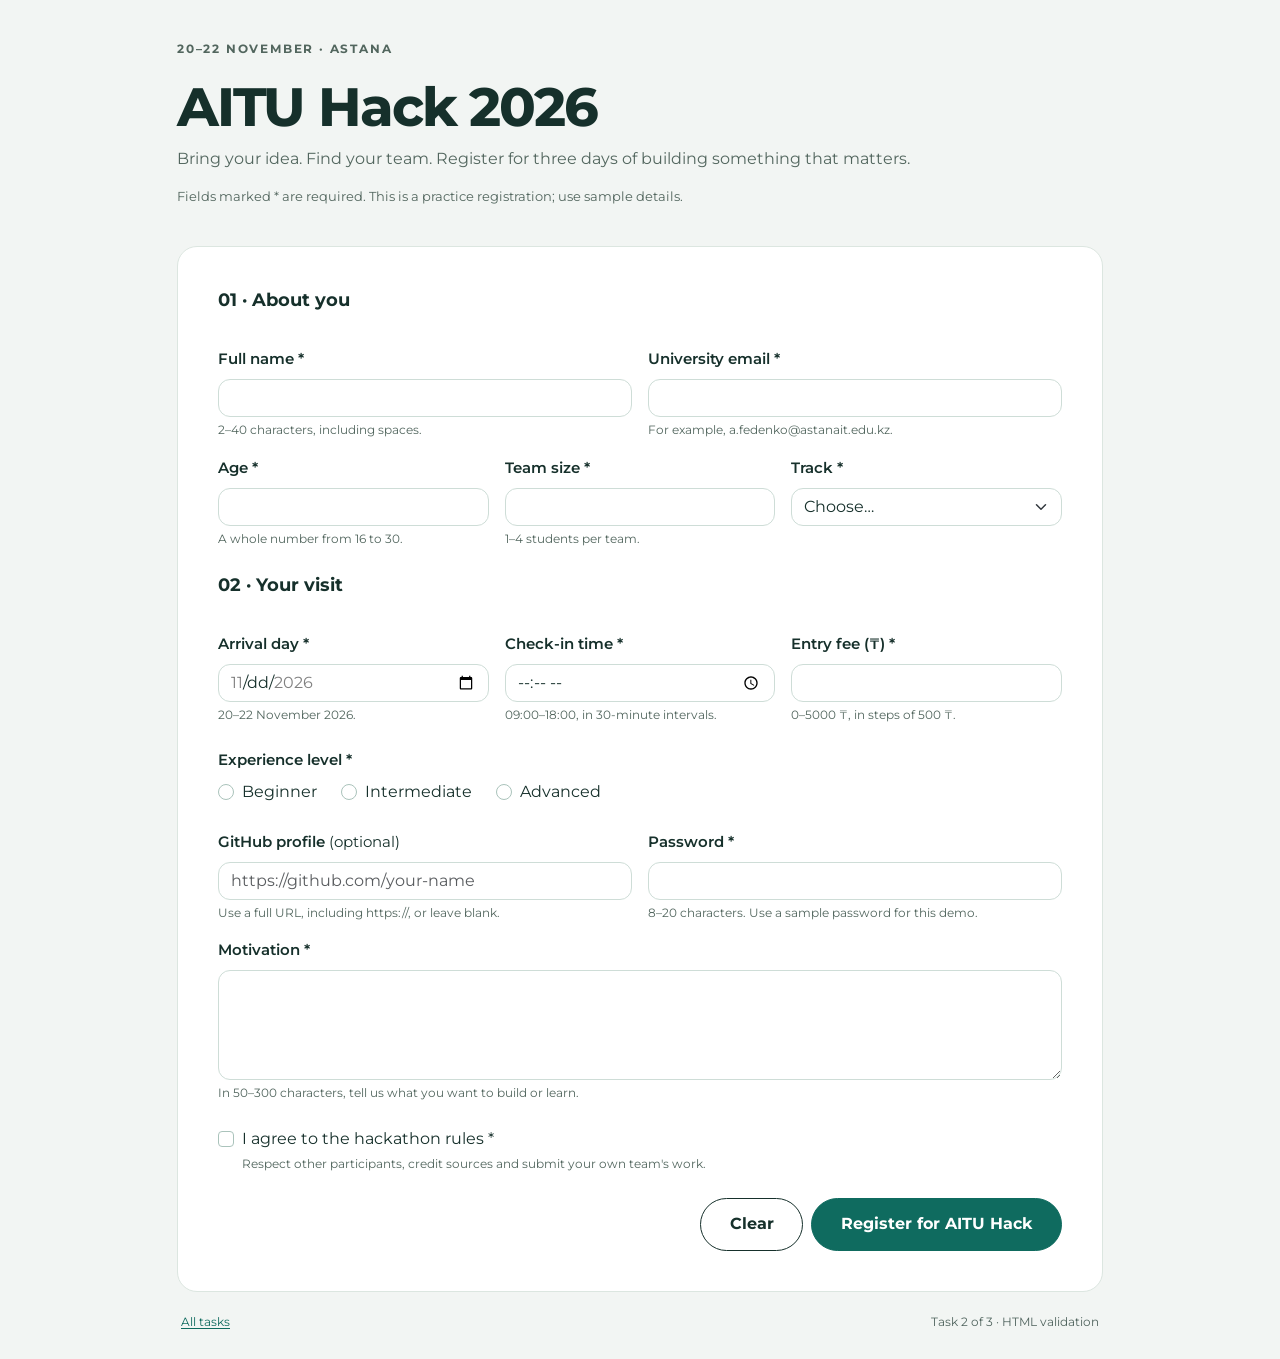
==== task2.html @ de45a420 "transfer" ====
<!doctype html>
<html lang="en">
<head>
  <meta charset="utf-8">
  <meta name="viewport" content="width=device-width, initial-scale=1">
  <title>AITU Hack 2026 registration | Assignment 4</title>
  <link rel="icon" href="data:,">
  <link rel="stylesheet" href="assets/vendor/bootstrap.min.css">
  <link rel="stylesheet" href="assets/styles.css">
</head>
<body class="assignment-page">
  <main class="container pb-4">
    <div class="row justify-content-center"><div class="col-12 col-lg-10">
      <header class="intro">
        <p class="eyebrow">20–22 November · Astana</p>
        <h1>AITU Hack 2026</h1>
        <p>Bring your idea. Find your team. Register for three days of building something that matters.</p>
        <p class="required-note">Fields marked * are required. This is a practice registration; use sample details.</p>
      </header>
      <form action="complete.html" method="post" class="form-panel validation-form">
        <fieldset class="mb-4">
          <legend class="section-heading">01 · About you</legend>
          <div class="row g-3">
            <div class="col-12 col-md-6">
              <label for="full-name" class="form-label">Full name *</label>
              <input class="form-control" id="full-name" name="full_name" type="text" required minlength="2" maxlength="40" autocomplete="name" aria-describedby="name-help name-error">
              <div class="form-text" id="name-help">2–40 characters, including spaces.</div>
              <div class="invalid-feedback" id="name-error">Enter your name using 2–40 characters.</div>
            </div>
            <div class="col-12 col-md-6">
              <label for="university-email" class="form-label">University email *</label>
              <input class="form-control" id="university-email" name="email" type="email" required autocomplete="email" aria-describedby="email-help email-error">
              <div class="form-text" id="email-help">For example, a.fedenko@astanait.edu.kz.</div>
              <div class="invalid-feedback" id="email-error">Enter a valid email address, such as name@university.edu.</div>
            </div>
            <div class="col-12 col-md-4">
              <label for="age" class="form-label">Age *</label>
              <input class="form-control" id="age" name="age" type="number" required min="16" max="30" step="1" aria-describedby="age-help age-error">
              <div class="form-text" id="age-help">A whole number from 16 to 30.</div>
              <div class="invalid-feedback" id="age-error">Enter a whole number from 16 to 30.</div>
            </div>
            <div class="col-12 col-md-4">
              <label for="team-size" class="form-label">Team size *</label>
              <input class="form-control" id="team-size" name="team_size" type="number" required min="1" max="4" step="1" aria-describedby="team-help team-error">
              <div class="form-text" id="team-help">1–4 students per team.</div>
              <div class="invalid-feedback" id="team-error">Choose a whole number from 1 to 4.</div>
            </div>
            <div class="col-12 col-md-4">
              <label for="track" class="form-label">Track *</label>
              <select class="form-select" id="track" name="track" required aria-describedby="track-error">
                <option value="">Choose…</option><option value="web">Web</option><option value="mobile">Mobile</option><option value="ai">AI</option><option value="gamedev">GameDev</option>
              </select>
              <div class="invalid-feedback" id="track-error">Choose Web, Mobile, AI or GameDev.</div>
            </div>
          </div>
        </fieldset>
        <fieldset class="mb-4">
          <legend class="section-heading">02 · Your visit</legend>
          <div class="row g-3">
            <div class="col-12 col-md-4">
              <label for="arrival" class="form-label">Arrival day *</label>
              <input class="form-control" id="arrival" name="arrival" type="date" required min="2026-11-20" max="2026-11-22" step="1" aria-describedby="arrival-help arrival-error">
              <div class="form-text" id="arrival-help">20–22 November 2026.</div>
              <div class="invalid-feedback" id="arrival-error">Choose a date from 20 to 22 November 2026.</div>
            </div>
            <div class="col-12 col-md-4">
              <label for="check-in" class="form-label">Check-in time *</label>
              <input class="form-control" id="check-in" name="check_in" type="time" required min="09:00" max="18:00" step="1800" aria-describedby="time-help time-error">
              <div class="form-text" id="time-help">09:00–18:00, in 30-minute intervals.</div>
              <div class="invalid-feedback" id="time-error">Choose a half-hour slot from 09:00 to 18:00.</div>
            </div>
            <div class="col-12 col-md-4">
              <label for="entry-fee" class="form-label">Entry fee (₸) *</label>
              <input class="form-control" id="entry-fee" name="entry_fee" type="number" required min="0" max="5000" step="500" aria-describedby="fee-help fee-error">
              <div class="form-text" id="fee-help">0–5000 ₸, in steps of 500 ₸.</div>
              <div class="invalid-feedback" id="fee-error">Enter 0–5000 ₸ in multiples of 500.</div>
            </div>
          </div>
        </fieldset>
        <fieldset class="mb-4" aria-describedby="experience-error">
          <legend class="form-label">Experience level *</legend>
          <div class="radio-list">
            <div class="form-check"><input class="form-check-input" id="beginner" name="experience" type="radio" value="beginner" required><label class="form-check-label" for="beginner">Beginner</label></div>
            <div class="form-check"><input class="form-check-input" id="intermediate" name="experience" type="radio" value="intermediate" required><label class="form-check-label" for="intermediate">Intermediate</label></div>
            <div class="form-check"><input class="form-check-input" id="advanced" name="experience" type="radio" value="advanced" required><label class="form-check-label" for="advanced">Advanced</label></div>
          </div>
          <div class="invalid-feedback" id="experience-error">Choose your experience level.</div>
        </fieldset>
        <div class="row g-3 mb-4">
          <div class="col-12 col-md-6">
            <label for="github" class="form-label">GitHub profile <span class="fw-normal">(optional)</span></label>
            <input class="form-control" id="github" name="github" type="url" placeholder="https://github.com/your-name" aria-describedby="github-help github-error">
            <div class="form-text" id="github-help">Use a full URL, including https://, or leave blank.</div>
            <div class="invalid-feedback" id="github-error">Enter a full URL, such as https://github.com/your-name.</div>
          </div>
          <div class="col-12 col-md-6">
            <label for="password" class="form-label">Password *</label>
            <input class="form-control" id="password" name="password" type="password" required minlength="8" maxlength="20" autocomplete="new-password" aria-describedby="password-help password-error">
            <div class="form-text" id="password-help">8–20 characters. Use a sample password for this demo.</div>
            <div class="invalid-feedback" id="password-error">Enter a password with 8–20 characters.</div>
          </div>
          <div class="col-12">
            <label for="motivation" class="form-label">Motivation *</label>
            <textarea class="form-control" id="motivation" name="motivation" rows="4" required minlength="50" maxlength="300" aria-describedby="motivation-help motivation-error"></textarea>
            <div class="form-text" id="motivation-help">In 50–300 characters, tell us what you want to build or learn.</div>
            <div class="invalid-feedback" id="motivation-error">Write between 50 and 300 characters.</div>
          </div>
        </div>
        <div class="form-check mb-4">
          <input class="form-check-input" id="rules" name="rules" type="checkbox" value="accepted" required aria-describedby="rules-help rules-error">
          <label class="form-check-label" for="rules">I agree to the hackathon rules *</label>
          <div class="form-text" id="rules-help">Respect other participants, credit sources and submit your own team's work.</div>
          <div class="invalid-feedback" id="rules-error">Accept the rules before registering.</div>
        </div>
        <div class="d-flex flex-wrap gap-2 justify-content-end">
          <button type="reset" class="btn btn-clear">Clear</button><button type="submit" class="btn btn-primary">Register for AITU Hack</button>
        </div>
      </form>
      <nav class="page-links" aria-label="Assignment pages"><a href="index.html">All tasks</a><span>Task 2 of 3 · HTML validation</span></nav>
    </div></div>
  </main>
</body>
</html>
---- assets/styles.css ----
@font-face {
  font-family: Montserrat;
  src: url("fonts/Montserrat.ttf") format("truetype");
  font-style: normal;
  font-weight: 100 900;
  font-display: swap;
}

:root { --green: #0F6B5F; --amber: #F2A93B; --ink: #16302B; --light: #F4F7F5; --mint: #E6EFEC; }
body { font-family: Montserrat, sans-serif; color: var(--ink); background: var(--light); }
a { color: var(--green); text-underline-offset: .2em; }
a:hover { color: #084d44; }
:focus-visible { outline: 3px solid #195ac2; outline-offset: 4px; }
.form-control:focus, .form-select:focus, .form-check-input:focus {
  border-color: var(--green); box-shadow: 0 0 0 .2rem rgb(15 107 95 / 18%);
}
.form-label { font-size: .95rem; font-weight: 600; margin-bottom: .5rem; }
legend.form-label { float: none; }
.form-control, .form-select { border-color: #ceddd7; border-radius: .75rem; color: var(--ink); min-width: 0; }
.form-check-input:checked { background-color: var(--green); border-color: var(--green); }
.form-check-input { border-color: #aac3bb; }
.form-check-label { cursor: pointer; }
.btn { font-weight: 700; border-radius: 2rem; padding: .85rem 1.8rem; }
.btn-find { background: var(--amber); border-color: var(--amber); color: var(--ink); }
.btn-find:hover, .btn-find:focus-visible { background: #e49a29; border-color: #e49a29; color: var(--ink); }
.btn-clear { background: #fff; border-color: var(--ink); color: var(--ink); }
.btn-clear:hover { background: var(--mint); border-color: var(--ink); }
.btn-primary { --bs-btn-bg: var(--green); --bs-btn-border-color: var(--green); --bs-btn-hover-bg: #09574d; --bs-btn-hover-border-color: #09574d; --bs-btn-active-bg: #09574d; --bs-btn-active-border-color: #09574d; }
.page-links { display: flex; flex-wrap: wrap; justify-content: space-between; gap: .5rem; padding: 1.3rem .25rem .25rem; font-size: .75rem; color: #50645e; }

/* Task 1: the framework supplies the grid. Custom CSS uses normal flow only. */
.train-page { background: var(--mint); }
.booking-card { background: #fff; border-radius: 1.8rem; box-shadow: 0 1.3rem 2rem rgb(22 48 43 / 16%); overflow: hidden; }
.booking-heading { background: var(--green); color: #fff; padding: 2rem 3rem; }
.booking-heading h1 { font-size: 1.8rem; font-weight: 750; margin: 0; }
.booking-body { padding: 3rem; }
.booking-body .form-control, .booking-body .form-select { background-color: var(--light); }
.trip-options .btn { font-size: 1rem; padding: .6rem 1.4rem; font-weight: 600; }
.btn-trip { --bs-btn-color: var(--green); --bs-btn-border-color: var(--green); --bs-btn-hover-color: var(--green); --bs-btn-hover-bg: var(--mint); --bs-btn-hover-border-color: var(--green); --bs-btn-active-bg: var(--green); --bs-btn-active-border-color: var(--green); --bs-btn-active-color: #fff; }
.btn-check:focus-visible + .btn { outline: 3px solid #195ac2; outline-offset: 4px; }
.route-field { border: 1px solid #ceddd7; border-radius: .8rem; background: var(--light); padding: .45rem .8rem; }
.route-field label { display: block; color: #63756f; font-size: .8rem; }
.route-field .form-control { border: 0; padding: 0; border-radius: .15rem; background: transparent; }
.route-field .form-control::placeholder { color: #46564f; opacity: 1; }
.booking-body .input-group-text { background: var(--green); color: #fff; border-color: var(--green); border-radius: .75rem; font-weight: 600; }

/* Tasks 2 and 3: validation feedback stays hidden until user interaction. */
.assignment-page { background: #f2f5f3; }
.intro { padding: 2.5rem 0 1.5rem; }
.eyebrow { font-size: .75rem; letter-spacing: .15em; font-weight: 700; text-transform: uppercase; color: var(--green); }
.intro h1 { font-size: clamp(2rem, 5vw, 3.4rem); font-weight: 750; letter-spacing: -.04em; }
.intro p { max-width: 48rem; color: #52665e; }
.form-panel { background: #fff; border: 1px solid #dce6e0; border-radius: 1.25rem; padding: clamp(1.25rem, 4vw, 2.5rem); }
.section-heading { font-size: 1.1rem; font-weight: 700; margin-bottom: 1.1rem; }
.form-text { color: #52665e; font-size: .78rem; }
.validation-form :is(input, select, textarea):user-invalid { border-color: #b42332; }
.validation-form :is(input, select, textarea):user-valid { border-color: var(--green); }
.validation-form :is(input, select, textarea):user-invalid ~ .invalid-feedback { display: block; }
.validation-form fieldset:has(input:user-invalid) > .invalid-feedback { display: block; }
.invalid-feedback { color: #b42332; font-size: .8rem; }
.required-note { font-size: .8rem; }
.radio-list { display: flex; flex-wrap: wrap; gap: .65rem 1.5rem; }
.cafe-page { background: #faf7f1; }
.cafe-page .eyebrow { color: #84512b; }
.task-card { display: block; height: 100%; padding: 1.7rem; background: #fff; color: var(--ink); border: 1px solid #dce6e0; border-radius: 1rem; text-decoration: none; }
.task-card:hover { border-color: var(--green); }
.task-card h2 { font-size: 1.3rem; margin-top: 1rem; font-weight: 700; }
.task-card p { margin-bottom: 0; font-size: .9rem; color: #52665e; }

@media (max-width: 575.98px) {
  .booking-card { border-radius: 1.2rem; }
  .booking-heading { padding: 1.3rem 1.4rem; }
  .booking-heading h1 { font-size: 1.25rem; }
  .booking-body { padding: 1.5rem; font-size: .82rem; }
  .booking-body .form-label { font-size: .8rem; }
  .booking-body .form-control, .booking-body .form-select { font-size: .85rem; }
  .trip-options .btn-group { display: flex; }
  .trip-options .btn { padding: .5rem .7rem; font-size: .8rem; }
  .booking-actions .btn { padding: .7rem 1rem; font-size: .85rem; }
  .intro { padding-top: 1.5rem; }
}
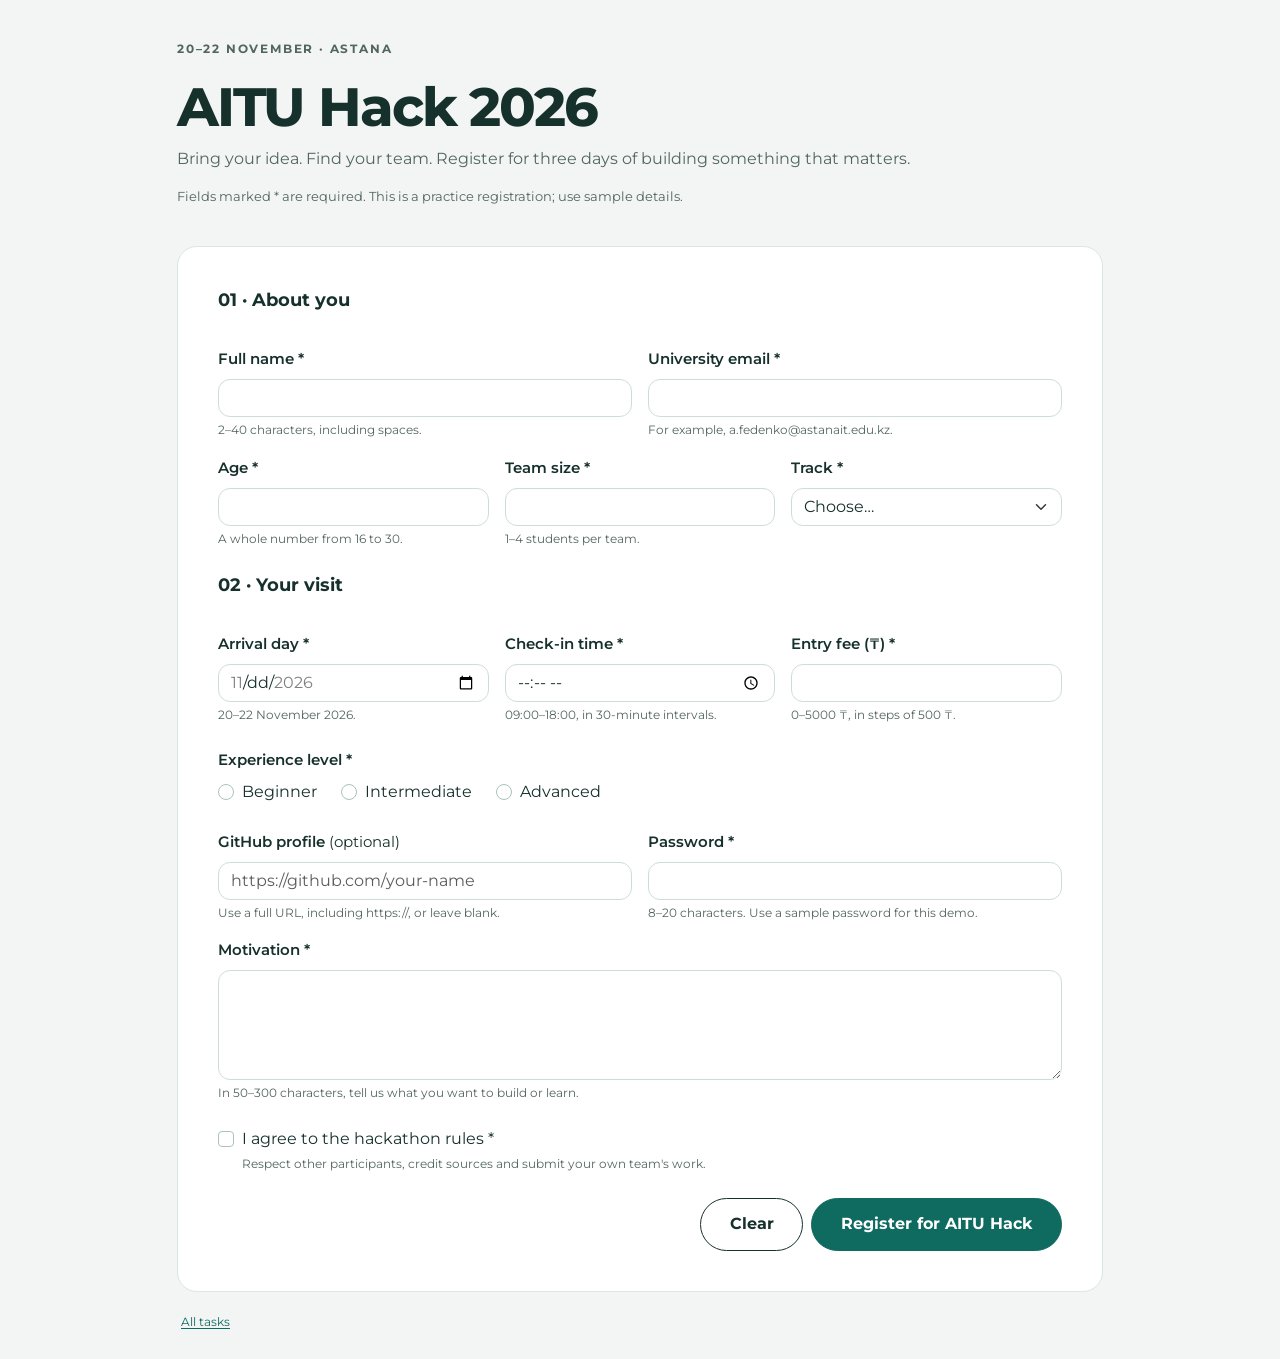
==== commit 043ecb85: "changes in code" ====
--- a/task2.html
+++ b/task2.html
@@ -116,7 +116,7 @@
           <button type="reset" class="btn btn-clear">Clear</button><button type="submit" class="btn btn-primary">Register for AITU Hack</button>
         </div>
       </form>
-      <nav class="page-links" aria-label="Assignment pages"><a href="index.html">All tasks</a><span>Task 2 of 3 · HTML validation</span></nav>
+      <nav class="page-links" aria-label="Assignment pages"><a href="index.html">All tasks</a>  </nav>
     </div></div>
   </main>
 </body>
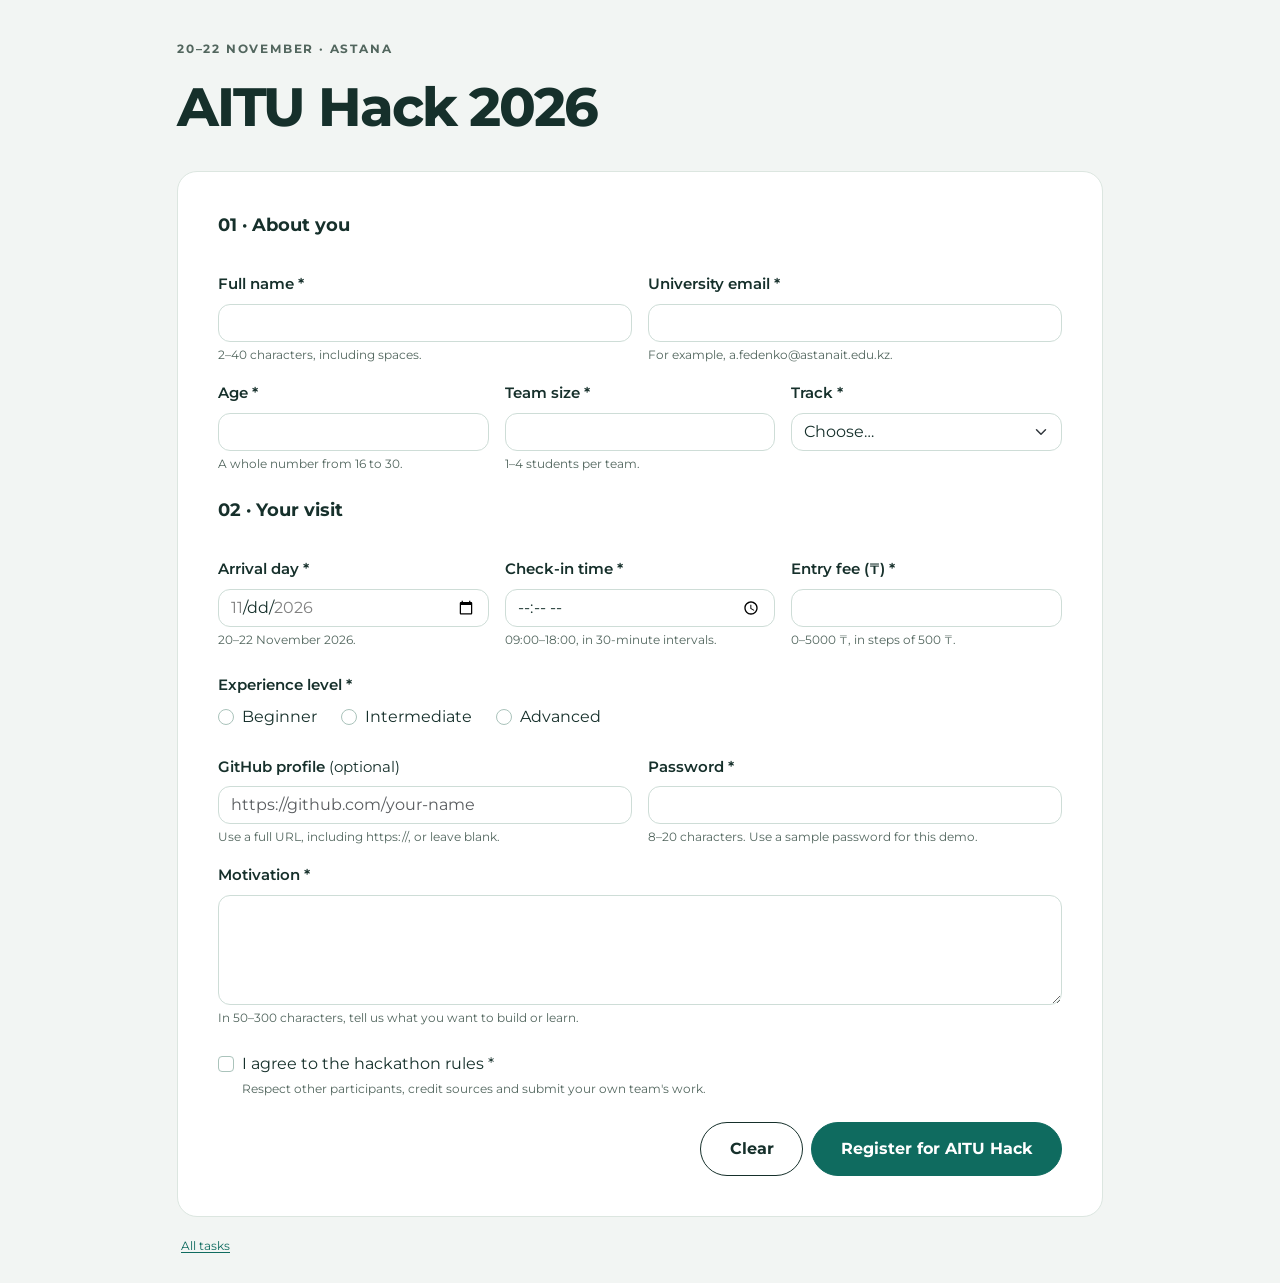
==== commit f1919727: "changes in code" ====
--- a/task2.html
+++ b/task2.html
@@ -14,8 +14,6 @@
       <header class="intro">
         <p class="eyebrow">20–22 November · Astana</p>
         <h1>AITU Hack 2026</h1>
-        <p>Bring your idea. Find your team. Register for three days of building something that matters.</p>
-        <p class="required-note">Fields marked * are required. This is a practice registration; use sample details.</p>
       </header>
       <form action="complete.html" method="post" class="form-panel validation-form">
         <fieldset class="mb-4">
